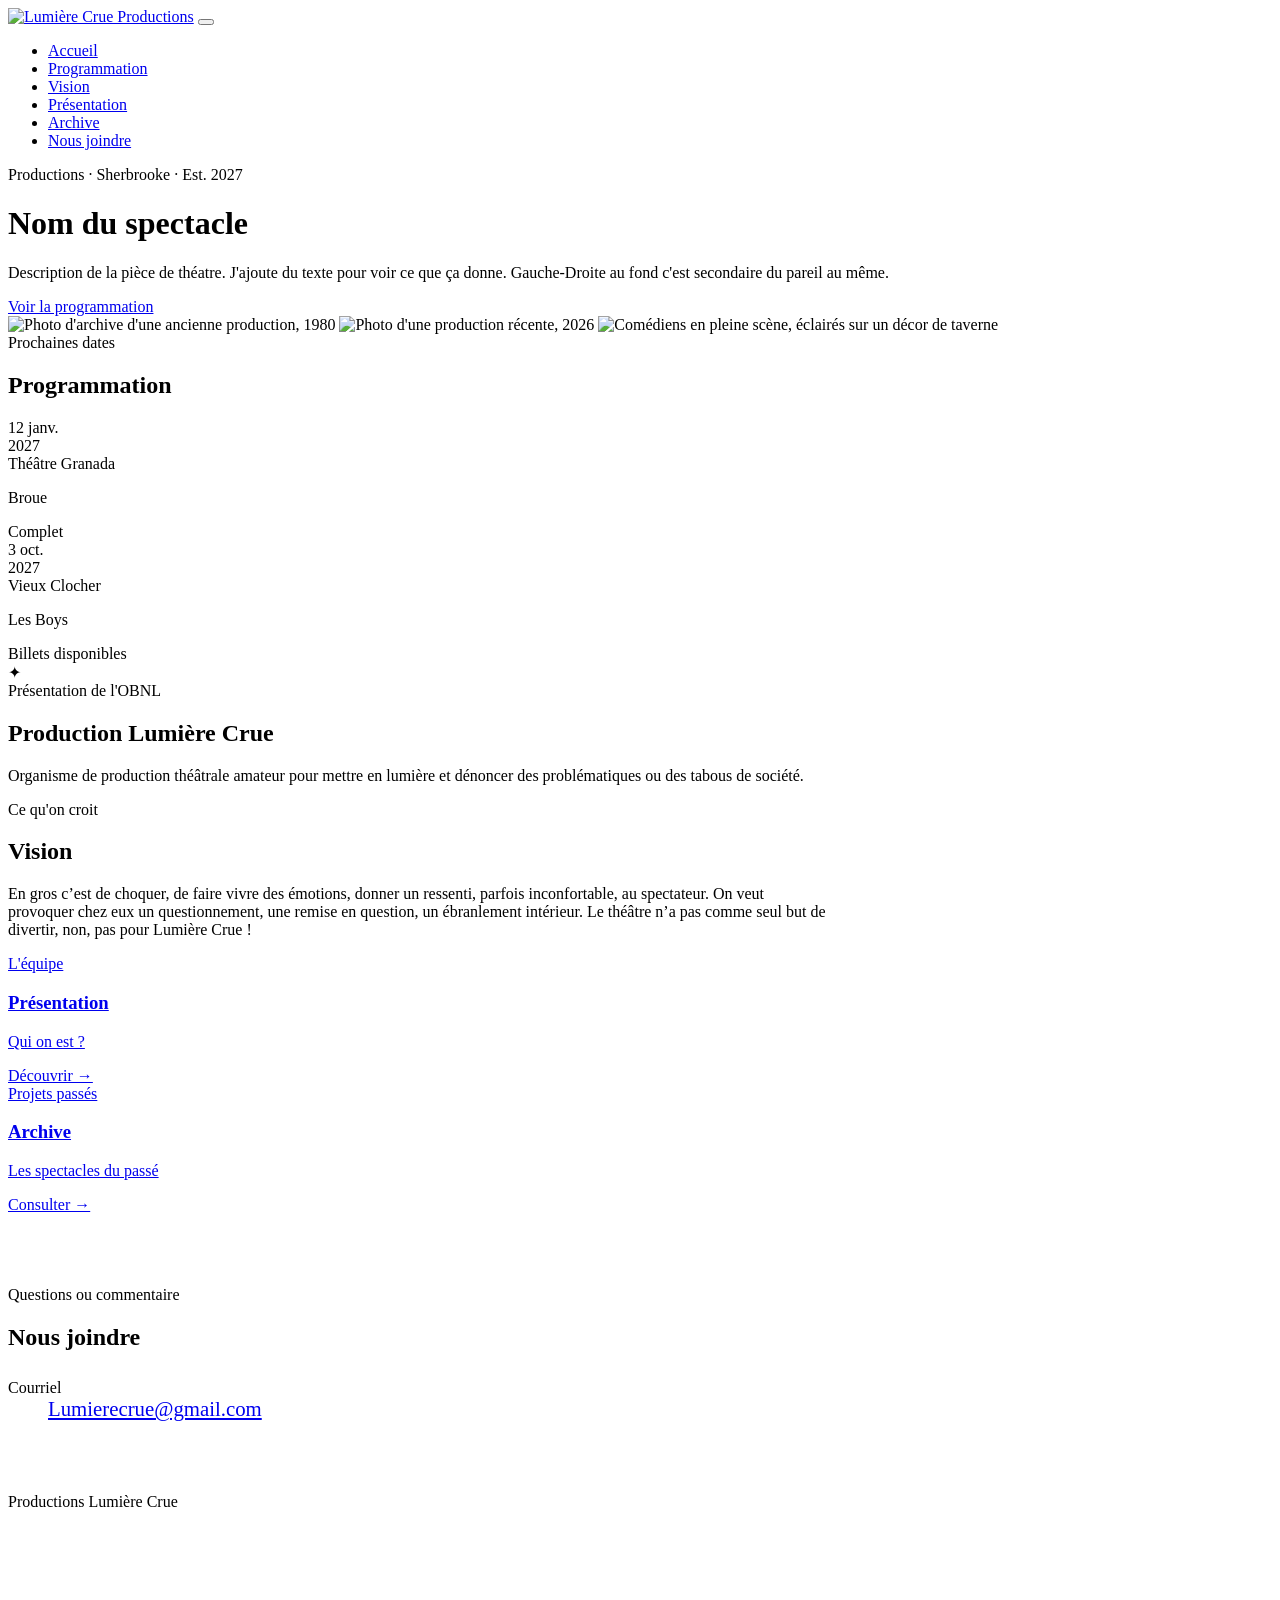
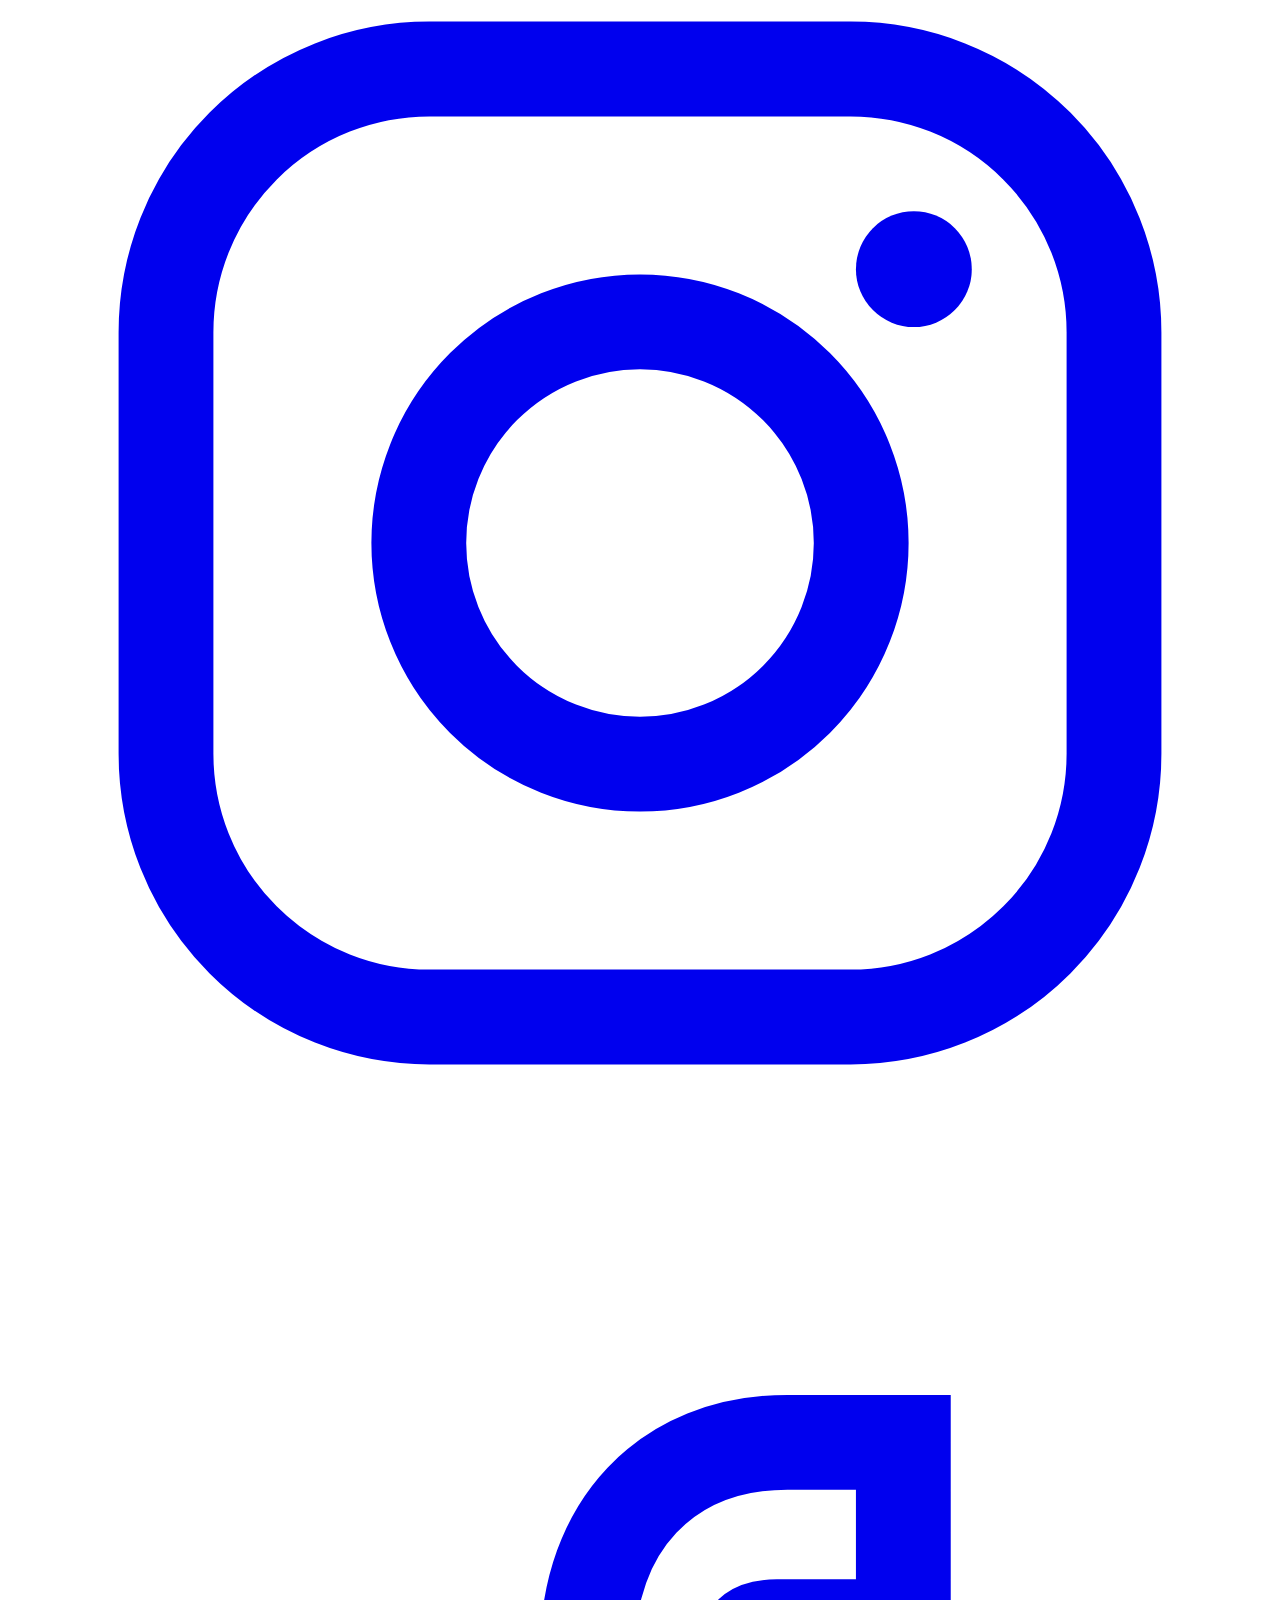
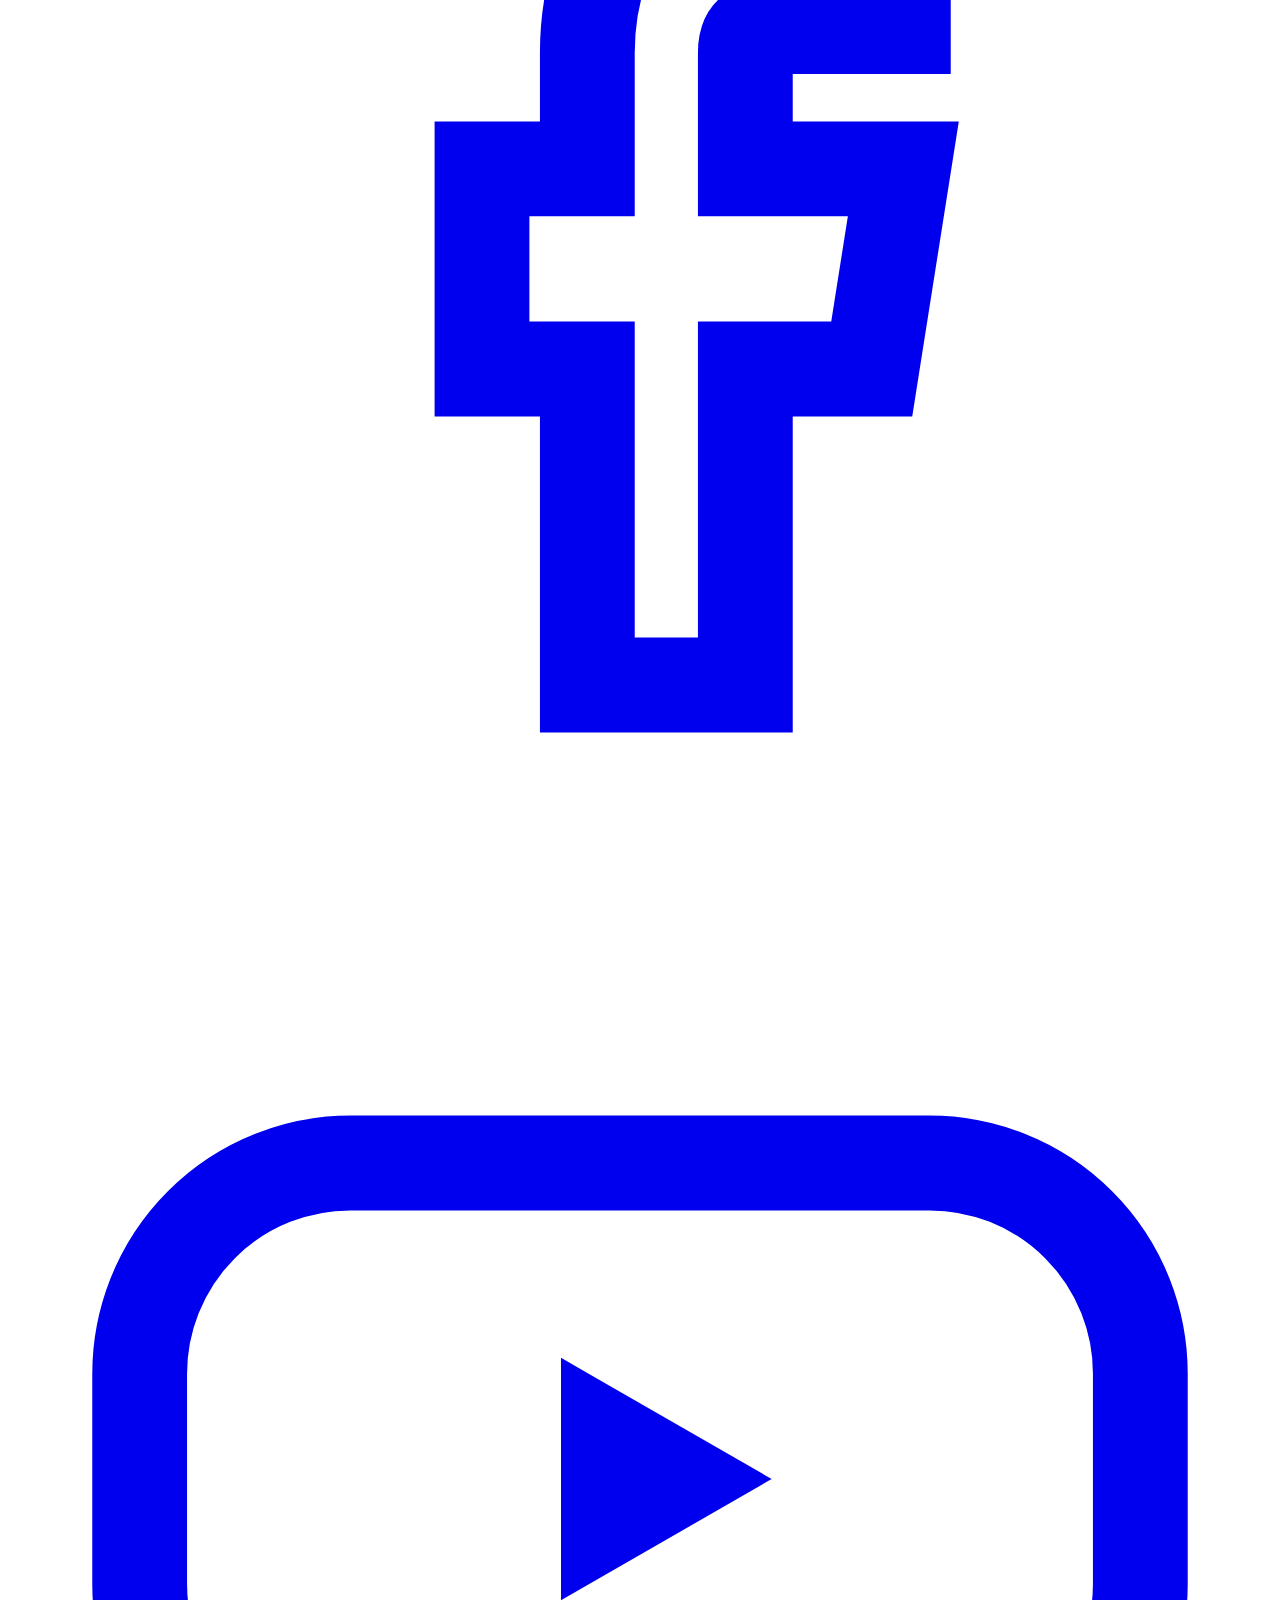
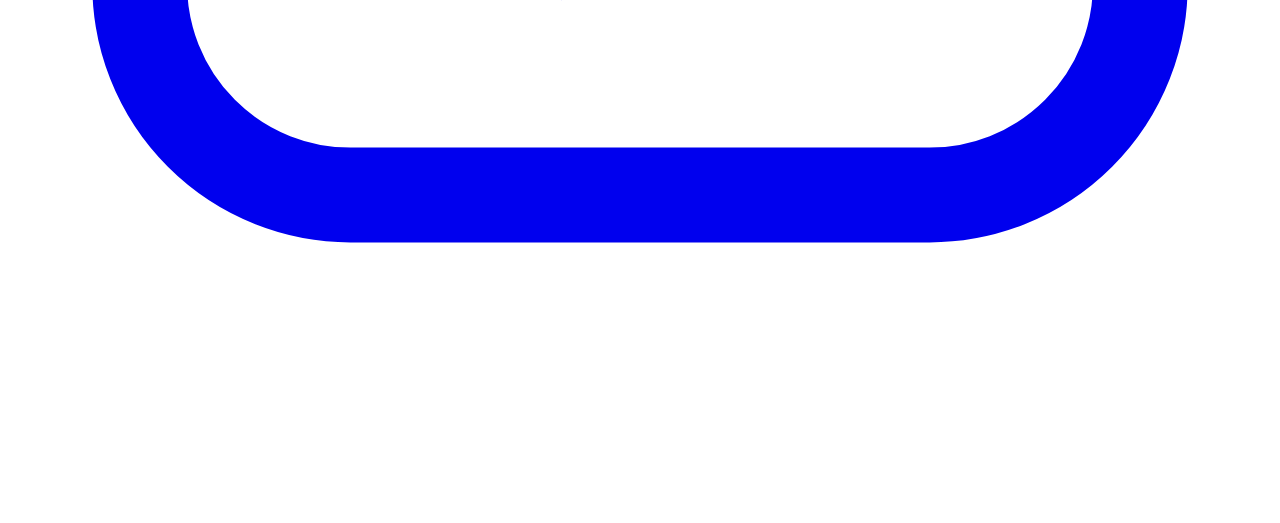
==== index.html @ f82d9c74 "Premier jet" ====
<!DOCTYPE html>
<html lang="fr">
<head>
<meta charset="UTF-8">
<meta name="viewport" content="width=device-width, initial-scale=1.0">
<title>Lumière Crue Productions — Sherbrooke</title>
<meta name="description" content="Lumière Crue Productions — conception et régie d'éclairage pour spectacles, événements et scènes vivantes à Sherbrooke.">
<link rel="stylesheet" href="style.css">
</head>
<body>

<nav class="site-nav">
  <div class="wrap">
    <a href="index.html" class="nav-brand"><img class="nav-logo" src="./image/lum.png" alt="Lumière Crue Productions"></a>
    <button class="nav-toggle" aria-label="Ouvrir le menu" aria-expanded="false">
      <span></span><span></span><span></span>
    </button>
    <ul class="nav-links">
      <li><a href="#accueil" class="is-active">Accueil</a></li>
      <li><a href="#programmation">Programmation</a></li>
      <li><a href="#vision">Vision</a></li>
      <li><a href="presentation.html">Présentation</a></li>
      <li><a href="archive.html">Archive</a></li>
      <li><a href="#nous-joindre">Nous joindre</a></li>
    </ul>
  </div>
</nav>

<!-- ACCUEIL -->
<header class="hero texture" id="accueil">
  <div class="hero-spot"></div>
  <div class="hero-inner wrap">
    <div class="hero-grid">
      <div class="hero-copy">
        <div class="eyebrow">Productions · Sherbrooke · Est. 2027</div>
        <h1 class="hero-title">Nom du spectacle</h1>
        <p class="hero-tagline">Description de la pièce de théatre. J'ajoute du texte pour voir ce que ça donne. Gauche-Droite au fond c'est secondaire du pareil au même.</p>
        <div class="hero-cta">
          <a href="#programmation" class="btn btn-solid">Voir la programmation</a>
        </div>
      </div>
      <div class="hero-photo">
        <img src="./image/broue_1980.jpg" alt="Photo d'archive d'une ancienne production, 1980">
        <img src="./image/broue_2026.jpeg" alt="Photo d'une production récente, 2026">
        <img src="./image/broue.jpg" alt="Comédiens en pleine scène, éclairés sur un décor de taverne">
      </div>
    </div>
  </div>
</header>

<!-- PROGRAMMATION -->
<section class="texture" id="programmation">
  <div class="wrap">
    <div class="section-head">
      <div class="cue-tag">Prochaines dates</div>
      <h2>Programmation</h2>
    </div>

    <div class="cue-list">
      <div class="cue-row">
        <div class="cue-num">12 janv.<br>2027</div>
        <div>
          <div class="cue-meta">Théâtre Granada</div>
          <p class="cue-title">Broue</p>
        </div>
        <div class="cue-status is-complet">Complet</div>
      </div>
      <div class="cue-row">
        <div class="cue-num">3 oct.<br>2027</div>
        <div>
          <div class="cue-meta">Vieux Clocher</div>
          <p class="cue-title">Les Boys</p>
        </div>
        <div class="cue-status">Billets disponibles</div>
      </div>
    </div>
  </div>
</section>

<div class="section-divider wrap"><span>✦</span></div>

<!-- PRÉSENTATION OBNL -->
<section class="texture" id="obnl">
  <div class="wrap">
    <div class="section-head">
      <div class="cue-tag">Présentation de l'OBNL</div>
      <h2>Production Lumière Crue</h2>
    </div>
    <p class="manifesto on-light" style="max-width:820px;">Organisme de production théâtrale amateur pour mettre en lumière et dénoncer des problématiques ou des tabous de société.</p>
  </div>
</section>

<section class="texture-dark on-dark" id="vision">
  <div class="wrap">
    <div class="section-head">
      <div class="cue-tag">Ce qu'on croit</div>
      <h2>Vision</h2>
    </div>
    <p class="manifesto" style="max-width:820px;">En gros c’est de choquer, de faire vivre des émotions, donner un ressenti, parfois inconfortable, au spectateur. On veut provoquer chez eux un questionnement, une remise en question, un ébranlement intérieur. Le théâtre n’a pas comme seul but de divertir, non, pas pour <span>Lumière Crue !</span></p>
  </div>
</section>

<!-- TUILES PRÉSENTATION / ARCHIVE -->
<section class="texture" style="padding-top:0; padding-bottom:0;">
  <div class="wrap" style="padding:0;">
    <div class="redirect-grid">
      <a class="redirect-tile" href="presentation.html">
        <div class="cue-tag">L'équipe</div>
        <div>
          <h3>Présentation</h3>
          <p>Qui on est ?</p>
        </div>
        <span class="redirect-arrow">Découvrir →</span>
      </a>
      <a class="redirect-tile" href="archive.html">
        <div class="cue-tag">Projets passés</div>
        <div>
          <h3>Archive</h3>
          <p>Les spectacles du passé</p>
        </div>
        <span class="redirect-arrow">Consulter →</span>
      </a>
    </div>
  </div>
</section>

<!-- NOUS JOINDRE -->
<section class="texture" id="nous-joindre" style="padding-top:72px; padding-bottom:72px;">
  <div class="wrap">
    <div class="section-head" style="margin-bottom:28px;">
      <div class="cue-tag">Questions ou commentaire</div>
      <h2>Nous joindre</h2>
    </div>
    <dl class="contact-info" style="margin:0;">
      <dt style="margin-top:0;">Courriel</dt>
      <dd style="font-size:1.3rem;"><a href="mailto:Lumierecrue@gmail.com">Lumierecrue@gmail.com</a></dd>
    </dl>
  </div>
</section>

<footer class="site-footer">
  <div class="wrap">
    <div class="footer-top" style="border-bottom:none; padding-bottom:0; align-items:center;">
      <div class="footer-brand">Productions <span>Lumière</span> Crue</div>

      <!-- Réseaux sociaux : remplacer les href="#" par les vraies pages une fois créées -->
      <div class="footer-social">
        <a href="#" aria-label="Lumière Crue sur Instagram">
          <svg viewBox="0 0 24 24" fill="none" stroke="currentColor" stroke-width="1.8"><rect x="3" y="3" width="18" height="18" rx="5"/><circle cx="12" cy="12" r="4.2"/><circle cx="17.2" cy="6.8" r="1.1" fill="currentColor" stroke="none"/></svg>
        </a>
        <a href="#" aria-label="Lumière Crue sur Facebook">
          <svg viewBox="0 0 24 24" fill="none" stroke="currentColor" stroke-width="1.8"><path d="M15 8.5h2V5h-2.2C12.5 5 11 6.6 11 9v2.2H9V15h2v6h3v-6h2.4l.6-3.8H14V9c0-.4.2-.5.6-.5Z"/></svg>
        </a>
        <a href="#" aria-label="Lumière Crue sur YouTube">
          <svg viewBox="0 0 24 24" fill="none" stroke="currentColor" stroke-width="1.8"><rect x="2.5" y="6" width="19" height="12" rx="4"/><path d="M10.5 9.7v4.6l4-2.3-4-2.3Z" fill="currentColor" stroke="none"/></svg>
        </a>
      </div>
    </div>
  </div>
</footer>

<script src="script.js"></script>
</body>
</html>
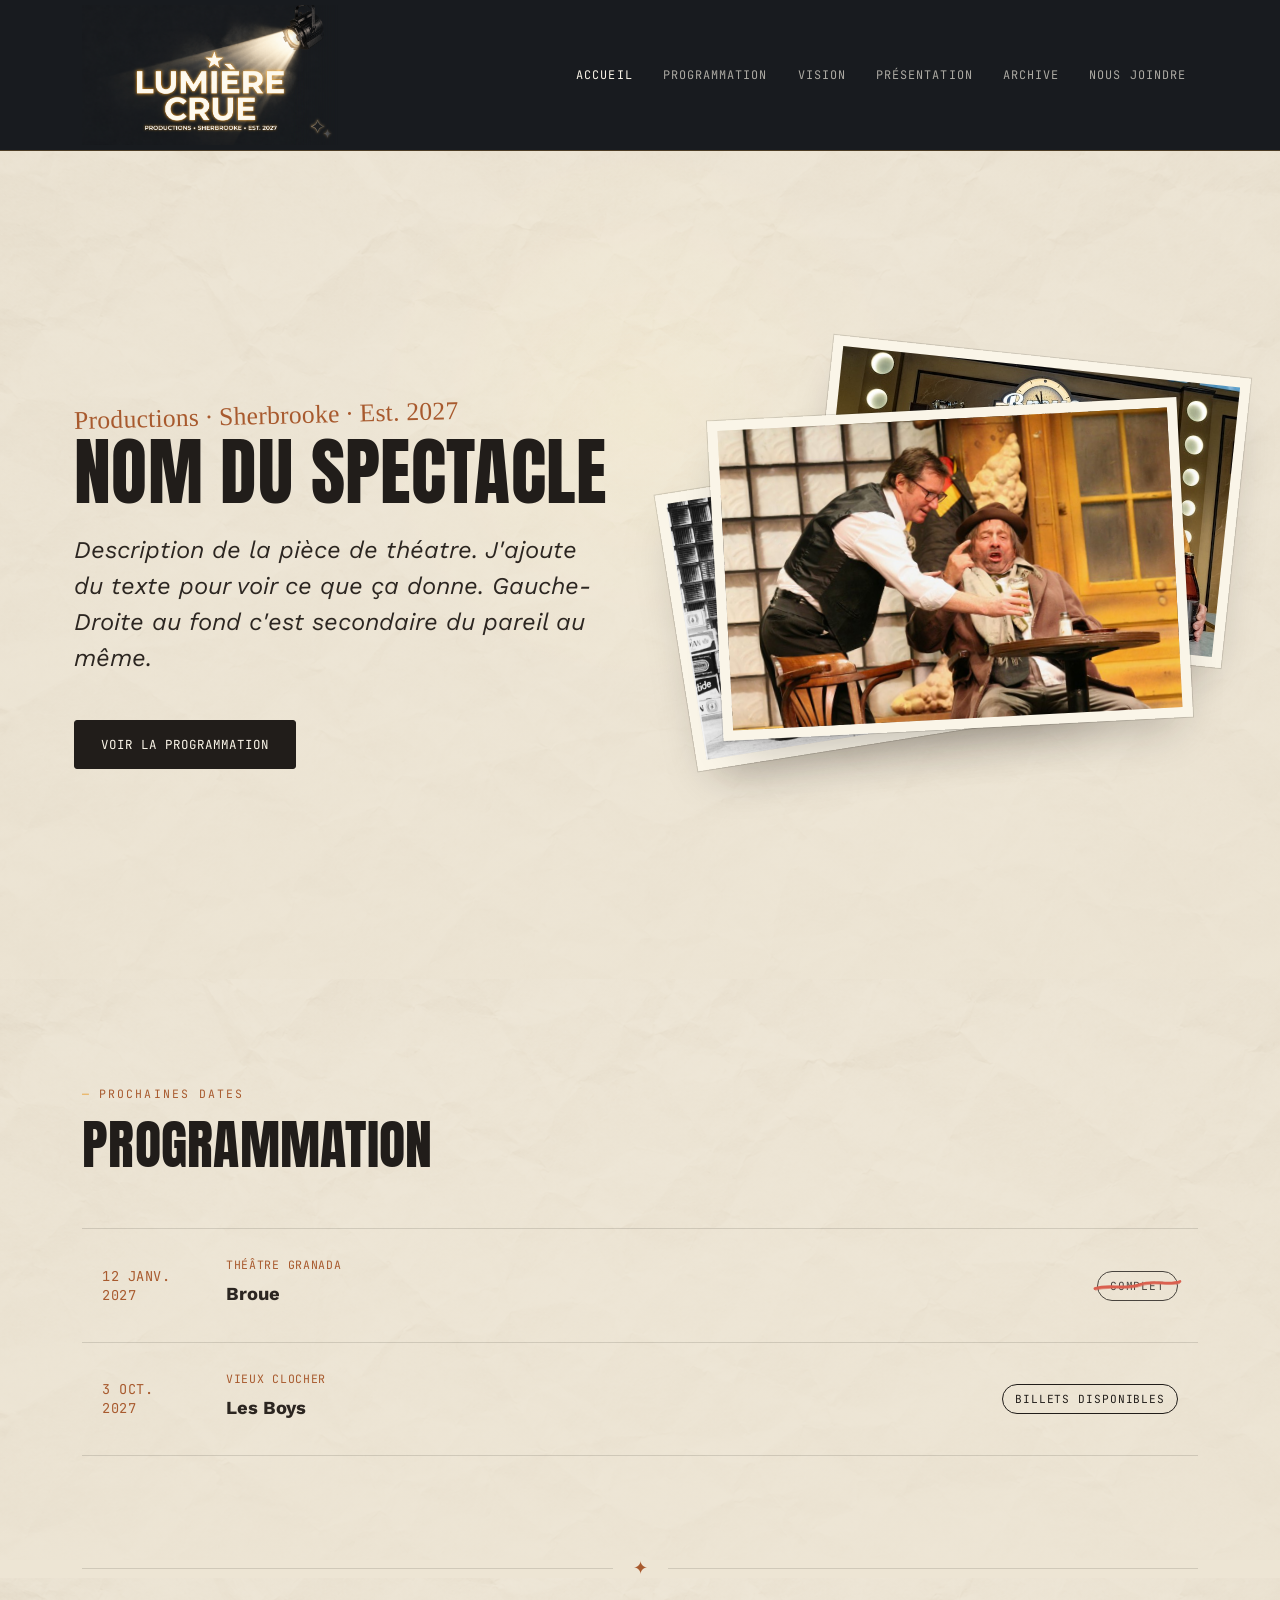
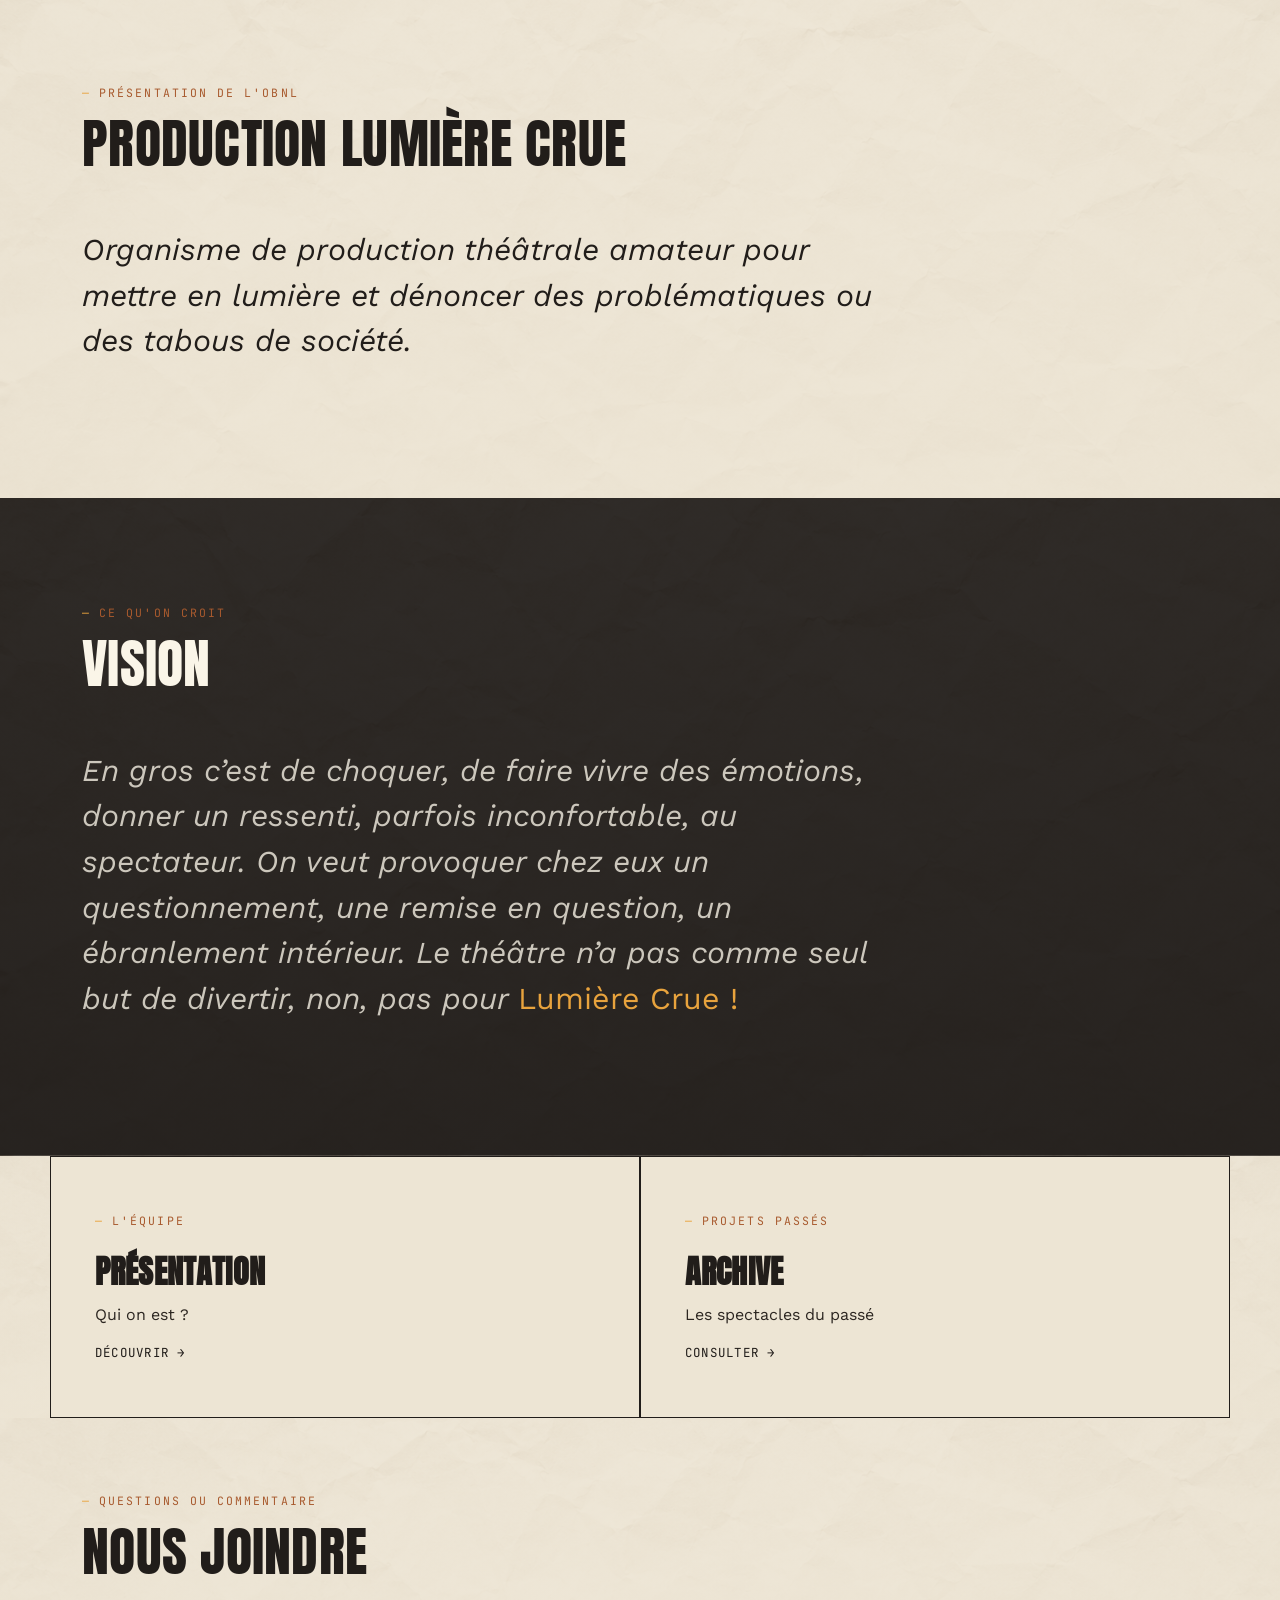
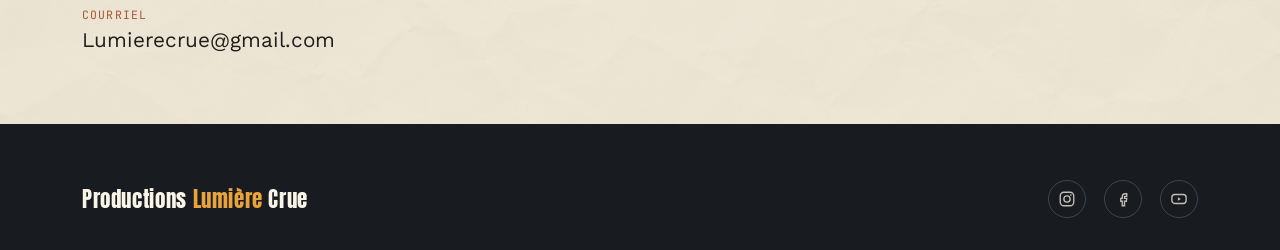
==== commit ddbe83e5: "Changement du logo" ====
--- a/index.html
+++ b/index.html
@@ -11,7 +11,7 @@
 
 <nav class="site-nav">
   <div class="wrap">
-    <a href="index.html" class="nav-brand"><img class="nav-logo" src="./image/lum.png" alt="Lumière Crue Productions"></a>
+    <a href="index.html" class="nav-brand"><img class="nav-logo" src="./image/lumieremodif.png" alt="Lumière Crue Productions"></a>
     <button class="nav-toggle" aria-label="Ouvrir le menu" aria-expanded="false">
       <span></span><span></span><span></span>
     </button>
--- a/style.css
+++ b/style.css
@@ -0,0 +1,678 @@
+/* ==========================================================================
+   LUMIÈRE CRUE PRODUCTIONS — feuille de style partagée
+   Palette : papier kraft, charbon de coulisses, ambre de projecteur
+   ========================================================================== */
+
+@import url('https://fonts.googleapis.com/css2?family=Anton&family=Work+Sans:ital,wght@0,300;0,400;0,500;0,600;0,700;1,400&family=JetBrains+Mono:wght@400;500&family=Homemade+Apple&family=Marcellus+SC&family=Old+Standard+TT:ital,wght@0,400;0,700;1,400&display=swap');
+
+:root{
+  /* Couleurs */
+  --paper:      #EDE5D4;
+  --paper-2:    #E4D9C4;
+  --ink:        #211D1A;
+  --ink-2:      #2C2621;
+  --amber:      #E8A33D;
+  --amber-2:    #F4C77B;
+  --ember:      #A85A2E;
+  --cream:      #FAF5E8;
+  --line:       rgba(33,29,26,0.14);
+  --line-soft:  rgba(250,245,232,0.18);
+  --shadow:     rgba(20,16,12,0.28);
+  --charcoal-logo: #181B1F;
+
+  /* Typo */
+  --f-display: 'Anton', sans-serif;
+  --f-body:    'Work Sans', sans-serif;
+  --f-mono:    'JetBrains Mono', monospace;
+  --f-hand:    'Homemade Apple', cursive;
+  --f-serif-caps: 'Marcellus SC', serif;
+  --f-serif:   'Old Standard TT', serif;
+
+  --wrap: 1180px;
+}
+
+*{ box-sizing:border-box; }
+html{ scroll-behavior:smooth; }
+
+body{
+  margin:0;
+  font-family:var(--f-body);
+  color:var(--ink);
+  background:var(--paper);
+  -webkit-font-smoothing:antialiased;
+  overflow-x:hidden;
+}
+
+img{ max-width:100%; display:block; }
+a{ color:inherit; text-decoration:none; }
+
+.wrap{
+  max-width:var(--wrap);
+  margin:0 auto;
+  padding:0 32px;
+}
+
+:focus-visible{
+  outline:3px solid var(--amber);
+  outline-offset:3px;
+}
+
+/* Texture papier kraft en fond, appliquée par section */
+.texture{
+  background-image:
+    linear-gradient(180deg, rgba(237,229,212,0.86), rgba(237,229,212,0.93)),
+    url('image/feuille.png');
+  background-size: cover;
+  background-position: center;
+  background-repeat:no-repeat;
+}
+
+.texture-dark{
+  background-image:
+    linear-gradient(180deg, rgba(33,29,26,0.93), rgba(33,29,26,0.97)),
+    url('image/feuille.png');
+  background-size: cover;
+  background-position:center;
+  background-repeat:no-repeat;
+}
+
+/* ==========================================================================
+   NAVIGATION
+   ========================================================================== */
+.site-nav{
+  position:sticky;
+  top:0;
+  z-index:100;
+  background:var(--charcoal-logo);
+  border-bottom:1px solid rgba(232,163,61,0.25);
+}
+.site-nav .wrap{
+  display:flex;
+  align-items:center;
+  justify-content:space-between;
+  height:150px;
+}
+.nav-brand{
+  display:flex;
+  align-items:center;
+  gap:10px;
+  font-family:var(--f-display);
+  color:var(--cream);
+  font-size:1.05rem;
+  letter-spacing:0.04em;
+}
+.nav-brand .nav-logo{
+  height:140px;
+  width:auto;
+  display:block;
+  -webkit-mask-image: linear-gradient(to right, black 82%, transparent 100%);
+  mask-image: linear-gradient(to right, black 82%, transparent 100%);
+}
+.nav-links{
+  display:flex;
+  align-items:center;
+  gap:6px;
+  list-style:none;
+  margin:0; padding:0;
+}
+.nav-links a{
+  position:relative;
+  display:flex;
+  align-items:center;
+  gap:6px;
+  font-family:var(--f-mono);
+  font-size:0.74rem;
+  letter-spacing:0.09em;
+  text-transform:uppercase;
+  color:var(--cream);
+  opacity:0.65;
+  padding:10px 12px;
+  border-radius:3px;
+  transition:opacity .2s ease;
+}
+.nav-links a::after{
+  content:'';
+  position:absolute;
+  left:50%; top:50%;
+  width:135%; height:230%;
+  transform:translate(-50%,-50%) scale(0.85) rotate(-2deg);
+  background-image:url("data:image/svg+xml,%3Csvg xmlns='http://www.w3.org/2000/svg' viewBox='0 0 220 90'%3E%3Cpath d='M20,45 C17,19 56,7 111,6 C166,5 206,17 202,45 C198,73 159,85 107,84 C55,83 23,71 20,45 Z' stroke='%23D6402F' stroke-width='4.5' fill='none' stroke-linecap='round'/%3E%3Cpath d='M26,41 C42,14 92,9 132,11 C176,13 201,27 196,49 C191,70 149,81 99,80 C54,79 23,64 26,41' stroke='%23D6402F' stroke-width='3' fill='none' stroke-linecap='round' opacity='0.65'/%3E%3C/svg%3E");
+  background-size:100% 100%;
+  background-repeat:no-repeat;
+  opacity:0;
+  pointer-events:none;
+  transition: opacity .25s ease, transform .25s ease;
+}
+.nav-links a:hover{ opacity:1; }
+.nav-links a:hover::after{
+  opacity:1;
+  transform:translate(-50%,-50%) scale(1) rotate(-2deg);
+}
+.nav-links a.is-active{ opacity:1; }
+.nav-toggle{
+  display:none;
+  background:none; border:none; cursor:pointer;
+  color:var(--cream); padding:8px;
+}
+.nav-toggle span{
+  display:block; width:22px; height:2px; background:var(--cream);
+  margin:5px 0; transition:transform .2s ease, opacity .2s ease;
+}
+
+@media (max-width:860px){
+  .nav-toggle{ display:block; }
+  .nav-links{
+    position:absolute;
+    top:150px; left:0; right:0;
+    flex-direction:column;
+    align-items:flex-start;
+    background:var(--charcoal-logo);
+    padding:8px 24px 20px;
+    border-bottom:1px solid rgba(232,163,61,0.25);
+    display:none;
+  }
+  .nav-links.is-open{ display:flex; }
+  .nav-links a{ width:100%; padding:12px 8px; }
+}
+
+/* ==========================================================================
+   HERO / signature : projecteur qui suit le curseur
+   ========================================================================== */
+.hero{
+  position:relative;
+  min-height:92vh;
+  display:flex;
+  flex-direction:column;
+  justify-content:center;
+  overflow:hidden;
+}
+.hero-spot{
+  position:absolute; inset:0;
+  pointer-events:none;
+  background: radial-gradient(circle 420px at var(--mx,50%) var(--my,32%),
+    rgba(244,199,123,0.55), rgba(244,199,123,0.0) 68%);
+  mix-blend-mode:soft-light;
+  transition: background-position .05s linear;
+}
+.hero-inner{
+  position:relative;
+  z-index:2;
+  padding:120px 24px 80px;
+  width:100%;
+}
+.hero-grid{
+  display:grid;
+  grid-template-columns:1.05fr 0.95fr;
+  gap:56px;
+  align-items:center;
+}
+.hero-copy{ text-align:left; }
+.hero-title{
+  font-size:clamp(2.6rem,6vw,4.6rem);
+  line-height:0.95;
+  margin:0 0 24px;
+  color:var(--ink);
+}
+.eyebrow{
+  font-family:var(--f-hand);
+  font-size:1.6rem;
+  letter-spacing:0.01em;
+  text-transform:none;
+  color:var(--ember);
+  margin-bottom:6px;
+  transform:rotate(-1.5deg);
+  display:inline-block;
+}
+.hero-tagline{
+  font-family:var(--f-body);
+  font-style:italic;
+  font-weight:400;
+  font-size:clamp(1.1rem,2.1vw,1.5rem);
+  color:var(--ink-2);
+  max-width:520px;
+  margin:26px 0 0;
+  line-height:1.5;
+}
+.hero-cta{
+  display:flex;
+  gap:16px;
+  justify-content:flex-start;
+  flex-wrap:wrap;
+  margin-top:44px;
+}
+.hero-photo{
+  position:relative;
+  width:100%;
+  aspect-ratio: 1 / 0.86;
+}
+.hero-photo img{
+  position:absolute;
+  height:auto;
+  display:block;
+  border:10px solid var(--cream);
+  box-shadow:0 24px 48px -18px var(--shadow), 0 0 0 1px var(--line);
+  cursor:pointer;
+  transition: transform .35s cubic-bezier(.22,.9,.3,1), box-shadow .35s ease;
+}
+.hero-photo img:hover{
+  transform: scale(1.12) rotate(0deg) !important;
+  z-index:10 !important;
+  box-shadow:0 34px 64px -16px var(--shadow), 0 0 0 1px var(--line);
+}
+/* broue_1980 — tout en arrière */
+.hero-photo img:nth-child(1){
+  top:22%; left:-4%;
+  width:80%;
+  transform:rotate(-9deg);
+  z-index:1;
+}
+/* broue_2026 — au milieu */
+.hero-photo img:nth-child(2){
+  top:-2%; left:24%;
+  width:82%;
+  transform:rotate(6deg);
+  z-index:2;
+}
+/* broue — la photo principale, par-dessus */
+.hero-photo img:nth-child(3){
+  top:10%; left:4%;
+  width:92%;
+  transform:rotate(-3deg);
+  z-index:3;
+}
+@media (max-width:900px){
+  .hero-grid{ grid-template-columns:1fr; gap:40px; }
+  .hero-photo{ order:-1; width:100%; max-width:420px; margin:0 auto; aspect-ratio:1/0.98; }
+  .hero-copy{ text-align:center; }
+  .hero-cta{ justify-content:center; }
+}
+
+/* Boutons */
+.btn{
+  font-family:var(--f-mono);
+  font-size:0.78rem;
+  letter-spacing:0.08em;
+  text-transform:uppercase;
+  padding:15px 26px;
+  border-radius:3px;
+  border:1px solid var(--ink);
+  transition: transform .18s ease, background .18s ease, color .18s ease, box-shadow .18s ease;
+  display:inline-block;
+}
+.btn-solid{
+  background:var(--ink);
+  color:var(--cream);
+}
+.btn-solid:hover{
+  background:var(--ember);
+  border-color:var(--ember);
+  transform:translateY(-2px);
+  box-shadow:0 10px 22px -8px var(--shadow);
+}
+.btn-ghost{
+  background:transparent;
+  color:var(--ink);
+}
+.btn-ghost:hover{
+  background:var(--ink);
+  color:var(--cream);
+  transform:translateY(-2px);
+}
+.btn-ghost.on-dark{ border-color:rgba(250,245,232,0.5); color:var(--cream); }
+.btn-ghost.on-dark:hover{ background:var(--cream); color:var(--ink); }
+
+/* ==========================================================================
+   SECTIONS génériques
+   ========================================================================== */
+section{ padding:104px 0; position:relative; }
+.section-head{
+  max-width:640px;
+  margin-bottom:56px;
+}
+.section-head.center{ margin-left:auto; margin-right:auto; text-align:center; }
+.cue-tag{
+  display:inline-flex;
+  align-items:center;
+  gap:8px;
+  font-family:var(--f-mono);
+  font-size:0.72rem;
+  letter-spacing:0.18em;
+  text-transform:uppercase;
+  color:var(--ember);
+  margin-bottom:16px;
+}
+.cue-tag::before{ content:'—'; color:var(--amber); }
+h1,h2,h3{
+  font-family:var(--f-display);
+  font-weight:400;
+  line-height:1.02;
+  letter-spacing:0.005em;
+  margin:0;
+  text-transform:uppercase;
+}
+h1{ font-size:clamp(3rem,9vw,7rem); }
+h2{ font-size:clamp(2.1rem,4.6vw,3.4rem); }
+h3{ font-size:1.35rem; text-transform:none; font-family:var(--f-body); font-weight:700; }
+p{ line-height:1.7; color:var(--ink-2); margin:0 0 1em; }
+.on-dark p{ color:rgba(250,245,232,0.78); }
+.on-dark h2, .on-dark h3{ color:var(--cream); }
+.lede{ font-size:1.1rem; }
+
+/* ==========================================================================
+   PROGRAMMATION — fiches de cue
+   ========================================================================== */
+.cue-list{
+  display:flex;
+  flex-direction:column;
+  border-top:1px solid var(--line);
+}
+.cue-row{
+  display:grid;
+  grid-template-columns:100px 1fr auto;
+  gap:24px;
+  align-items:center;
+  padding:28px 20px;
+  border-bottom:1px solid var(--line);
+  transition:background .2s ease;
+}
+.cue-row:hover{ background:rgba(232,163,61,0.08); }
+.cue-num{
+  font-family:var(--f-mono);
+  font-size:0.85rem;
+  color:var(--ember);
+  letter-spacing:0.04em;
+  line-height:1.4;
+  text-transform:uppercase;
+}
+.cue-meta{
+  font-family:var(--f-mono);
+  font-size:0.72rem;
+  letter-spacing:0.06em;
+  text-transform:uppercase;
+  color:var(--ember);
+  margin-bottom:6px;
+}
+.cue-title{
+  font-family:var(--f-body);
+  font-weight:700;
+  font-size:1.15rem;
+  margin:0 0 4px;
+}
+.cue-place{ font-size:0.92rem; color:var(--ink-2); margin:0; }
+.cue-status{
+  font-family:var(--f-mono);
+  font-size:0.7rem;
+  letter-spacing:0.08em;
+  text-transform:uppercase;
+  padding:7px 12px;
+  border:1px solid var(--ink);
+  border-radius:20px;
+  white-space:nowrap;
+}
+.cue-status.is-complet{
+  position:relative;
+  color:var(--ink);
+  border-color:var(--ink);
+  opacity:0.8;
+}
+.cue-status.is-complet::after{
+  content:'';
+  position:absolute;
+  left:-6%; top:50%;
+  width:112%; height:65%;
+  transform:translateY(-50%) rotate(-3deg);
+  background-image:url("data:image/svg+xml,%3Csvg xmlns='http://www.w3.org/2000/svg' viewBox='0 0 200 40'%3E%3Cpath d='M4,21 C35,11 70,28 105,17 C140,7 168,24 196,15' stroke='%23D6402F' stroke-width='6' fill='none' stroke-linecap='round'/%3E%3Cpath d='M6,24 C38,15 74,30 108,20 C142,10 170,26 194,19' stroke='%23D6402F' stroke-width='3.5' fill='none' stroke-linecap='round' opacity='0.6'/%3E%3C/svg%3E");
+  background-size:100% 100%;
+  background-repeat:no-repeat;
+  pointer-events:none;
+}
+@media (max-width:640px){
+  .cue-row{ grid-template-columns:1fr; gap:8px; }
+  .cue-status{ justify-self:flex-start; }
+}
+
+/* ==========================================================================
+   VISION — bandeau coulisses
+   ========================================================================== */
+.manifesto{
+  font-family:var(--f-body);
+  font-style:italic;
+  font-size:clamp(1.3rem,2.6vw,1.9rem);
+  line-height:1.5;
+  color:var(--cream);
+}
+.manifesto span{ color:var(--amber); font-style:normal; }
+.manifesto.on-light{ color:var(--ink); }
+.manifesto.on-light span{ color:var(--ember); }
+.principles{ display:flex; flex-direction:column; gap:28px; }
+.principle{ border-left:2px solid rgba(232,163,61,0.4); padding-left:20px; }
+.principle .cue-num{ display:block; margin-bottom:6px; }
+
+/* ==========================================================================
+   TUILES DE REDIRECTION (Présentation / Archive)
+   ========================================================================== */
+.redirect-grid{
+  display:grid;
+  grid-template-columns:1fr 1fr;
+  gap:2px;
+  background:var(--ink);
+  border:1px solid var(--ink);
+}
+@media (max-width:760px){ .redirect-grid{ grid-template-columns:1fr; } }
+.redirect-tile{
+  background:var(--paper);
+  padding:56px 44px;
+  position:relative;
+  transition:background .25s ease;
+  min-height:260px;
+  display:flex;
+  flex-direction:column;
+  justify-content:space-between;
+}
+.redirect-tile:hover{ background:var(--paper-2); }
+.redirect-tile .cue-tag{ margin-bottom:auto; }
+.redirect-tile h3{
+  font-family:var(--f-display);
+  text-transform:uppercase;
+  font-size:2rem;
+  margin:24px 0 12px;
+}
+.redirect-arrow{
+  font-family:var(--f-mono);
+  font-size:0.78rem;
+  letter-spacing:0.1em;
+  text-transform:uppercase;
+  display:inline-flex; align-items:center; gap:8px;
+}
+.redirect-tile:hover .redirect-arrow{ gap:14px; }
+.redirect-arrow{ transition:gap .2s ease; }
+
+/* ==========================================================================
+   CONTACT
+   ========================================================================== */
+.contact-info dt{
+  font-family:var(--f-mono);
+  font-size:0.72rem;
+  letter-spacing:0.1em;
+  text-transform:uppercase;
+  color:var(--ember);
+  margin-top:26px;
+}
+.contact-info dt:first-child{ margin-top:0; }
+.contact-info dd{
+  margin:6px 0 0;
+  font-size:1.05rem;
+}
+
+/* ==========================================================================
+   FOOTER
+   ========================================================================== */
+.site-footer{
+  background:var(--charcoal-logo);
+  color:rgba(250,245,232,0.7);
+  padding:56px 0 32px;
+}
+.footer-top{
+  display:flex;
+  justify-content:space-between;
+  align-items:flex-start;
+  flex-wrap:wrap;
+  gap:32px;
+  padding-bottom:36px;
+  border-bottom:1px solid rgba(250,245,232,0.12);
+}
+.footer-brand{
+  font-family:var(--f-display);
+  color:var(--cream);
+  font-size:1.3rem;
+  letter-spacing:0.03em;
+}
+.footer-brand span{ color:var(--amber); }
+.footer-nav{
+  display:flex; gap:22px; flex-wrap:wrap;
+  font-family:var(--f-mono);
+  font-size:0.75rem;
+  letter-spacing:0.06em;
+  text-transform:uppercase;
+}
+.footer-nav a{ opacity:0.7; }
+.footer-nav a:hover{ opacity:1; color:var(--amber); }
+.footer-social{
+  display:flex;
+  gap:18px;
+}
+.footer-social a{
+  display:flex;
+  align-items:center;
+  justify-content:center;
+  width:38px;
+  height:38px;
+  border:1px solid rgba(250,245,232,0.25);
+  border-radius:50%;
+  color:var(--cream);
+  opacity:0.75;
+  transition:opacity .2s ease, border-color .2s ease, color .2s ease, transform .2s ease;
+}
+.footer-social a:hover{
+  opacity:1;
+  color:var(--amber);
+  border-color:var(--amber);
+  transform:translateY(-2px);
+}
+.footer-social svg{ width:18px; height:18px; }
+.footer-bottom{
+  display:flex;
+  justify-content:space-between;
+  flex-wrap:wrap;
+  gap:12px;
+  padding-top:22px;
+  font-family:var(--f-mono);
+  font-size:0.72rem;
+  letter-spacing:0.04em;
+  opacity:0.55;
+}
+
+/* ==========================================================================
+   PAGES INTÉRIEURES (Présentation / Archive)
+   ========================================================================== */
+.page-header{
+  padding:150px 0 70px;
+  text-align:center;
+}
+.page-header .cue-tag{ justify-content:center; display:inline-flex; }
+.page-header .section-head{ margin:0 auto; }
+
+.split{
+  display:grid;
+  grid-template-columns:0.9fr 1.1fr;
+  gap:64px;
+  align-items:center;
+}
+@media (max-width:860px){ .split{ grid-template-columns:1fr; gap:36px; } }
+.stat-row{ display:flex; gap:40px; flex-wrap:wrap; margin-top:36px; }
+.stat b{ display:block; font-family:var(--f-display); font-size:2.2rem; color:var(--ember); }
+.stat span{ font-family:var(--f-mono); font-size:0.72rem; letter-spacing:0.08em; text-transform:uppercase; }
+
+.team-grid{
+  display:grid;
+  grid-template-columns:repeat(3,1fr);
+  gap:2px;
+  background:var(--ink);
+  border:1px solid var(--ink);
+}
+@media (max-width:760px){ .team-grid{ grid-template-columns:1fr 1fr; } }
+@media (max-width:520px){ .team-grid{ grid-template-columns:1fr; } }
+.team-card{
+  background:var(--paper);
+  padding:32px 24px;
+}
+.team-photo{
+  aspect-ratio:1;
+  width:100%;
+  margin-bottom:20px;
+  background:var(--paper-2);
+  border:1px solid var(--line);
+  display:flex;
+  flex-direction:column;
+  align-items:center;
+  justify-content:center;
+  gap:8px;
+  color:var(--ember);
+  opacity:0.6;
+}
+.team-photo svg{ width:34%; height:34%; }
+.team-photo span{
+  font-family:var(--f-mono);
+  font-size:0.65rem;
+  letter-spacing:0.08em;
+  text-transform:uppercase;
+}
+.team-card .role{
+  font-family:var(--f-mono);
+  font-size:0.7rem;
+  letter-spacing:0.08em;
+  text-transform:uppercase;
+  color:var(--ember);
+  margin-bottom:8px;
+}
+.team-card h3{ color:var(--ink); }
+.team-card p{ color:var(--ink-2); }
+
+.archive-year{
+  font-family:var(--f-mono);
+  font-size:0.85rem;
+  letter-spacing:0.12em;
+  color:var(--ember);
+  padding:20px 20px 10px;
+  border-top:1px solid var(--line);
+}
+.archive-year:first-child{ border-top:none; }
+
+/* ==========================================================================
+   SÉPARATEUR DÉCORATIF ENTRE SECTIONS
+   ========================================================================== */
+.section-divider{
+  display:flex;
+  align-items:center;
+  justify-content:center;
+  gap:20px;
+  padding:0 32px;
+}
+.section-divider::before, .section-divider::after{
+  content:'';
+  flex:1;
+  height:1px;
+  background:var(--line);
+}
+.section-divider span{
+  color:var(--ember);
+  font-size:1.1rem;
+  line-height:1;
+}
+
+/* Utilitaires */
+.center-copy{ max-width:680px; margin:0 auto; text-align:center; }
+
+@media (prefers-reduced-motion: reduce){
+  *{ animation-duration:0.001ms !important; animation-iteration-count:1 !important; transition-duration:0.001ms !important; scroll-behavior:auto !important; }
+}
